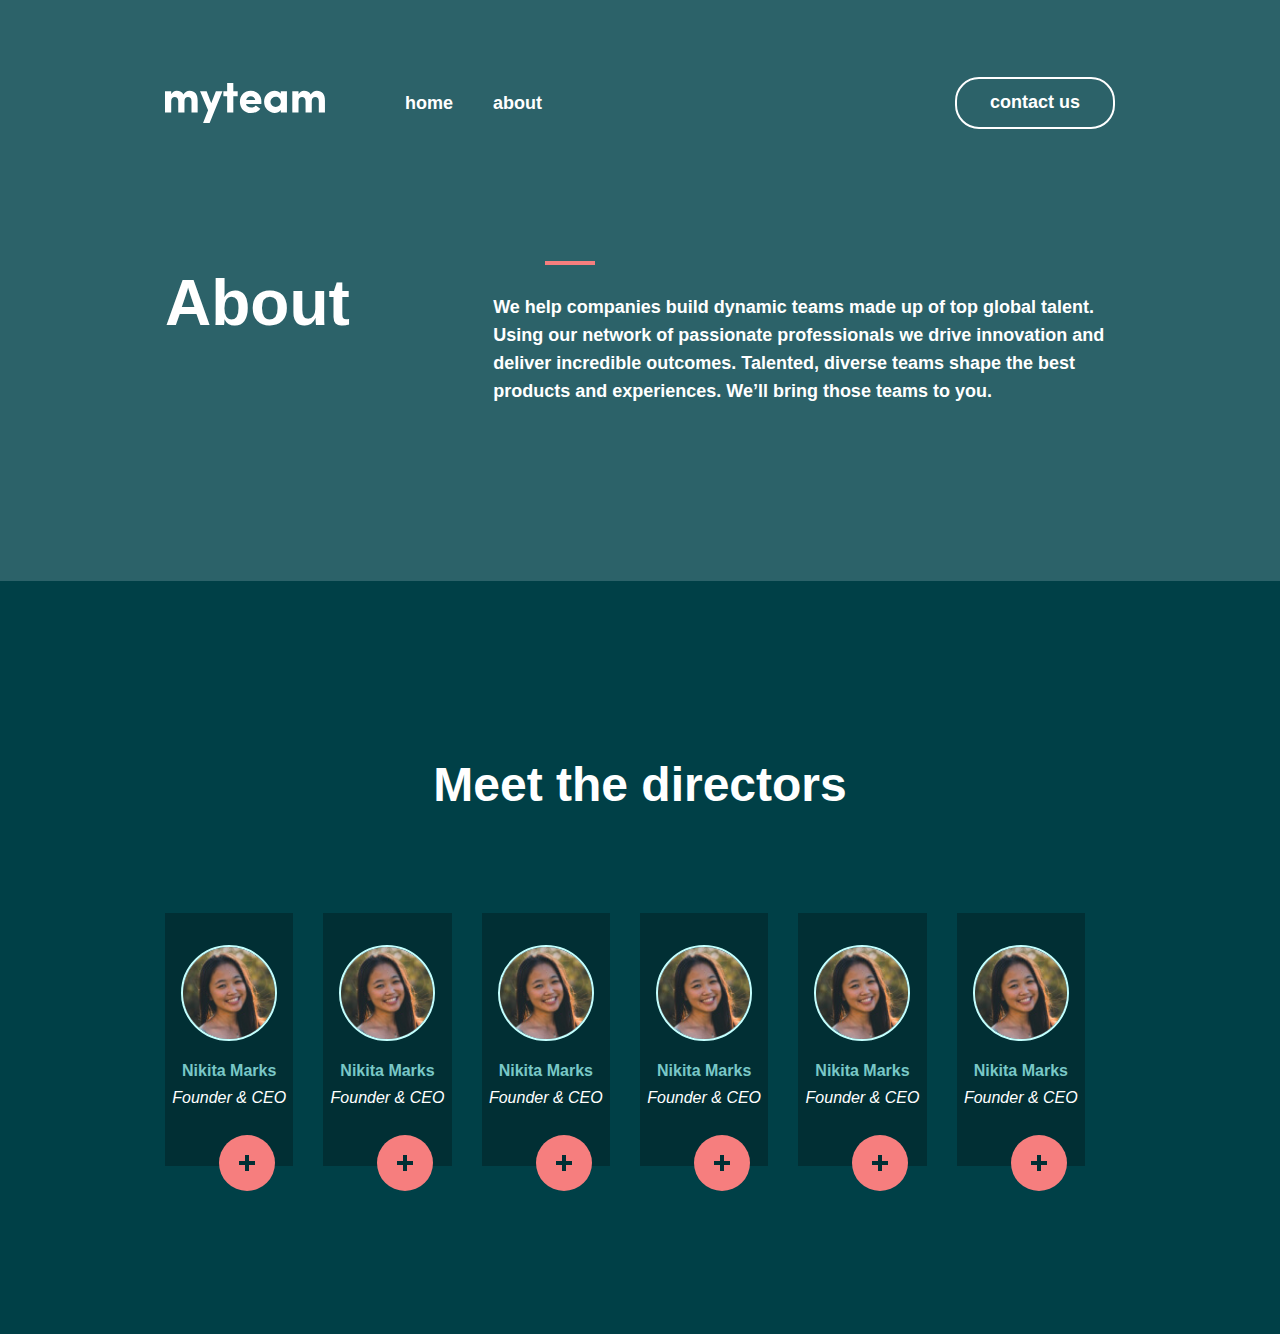
==== about.html @ b1a6d3cc "add about section" ====
<!DOCTYPE html>
<html lang="en">
<head>
  <meta charset="UTF-8">
  <meta http-equiv="X-UA-Compatible" content="IE=edge">
  <meta name="viewport" content="width=device-width, initial-scale=1.0">
  <title>Myteam</title>

  <!-- STYLESHEET -->
  <link rel="stylesheet" href="css/normalize.css">
  <link rel="stylesheet" href="css/style.css">
</head>
<body>

  <!-- SITE_HEADER -->
  <header class="header">
    <div class="container">
      <nav class="site-nav">
        <a class="logo-link" href="index.html"><img class="logo" src="/img/myteam.svg" alt="Myteamlogo" width="160" height="40"></a>
        <ul class="navbar-list">
          <li class="navbar-item">
            <a href="#" class="navbar-link">home</a>
          </li>
          <li class="navbar-item">
            <a href="#" class="navbar-link">about</a>
          </li>
        </ul>
        <a href="#" class="navbar-link button">contact us</a>
      </nav>
    </div>

    <!-- SITE-HERO -->
    <div class="container">
      <div class="about-hero">
        <h1 class="site-title about-title">About</span></h1>
        <hr class="about-hr">
        <p class="site-text about-text">We help companies build dynamic teams made up of top global talent. Using our network of passionate professionals we drive innovation and deliver incredible outcomes. Talented, diverse teams shape the best products and experiences. We’ll bring those teams to you.</p>
      </div>
    </div>
  </header>

  <!-- DIRECTOR SECTION -->
  <section class="director-section">
    <div class="container">
      <div class="director-wrapper">
        <h2 class="section-title">Meet the directors</h2>
        <div class="director-profiles">
          <div class="director-profile-box">
            <img class="plus" src="/img/plus.svg" alt="plus" width="56" height="56">
            <img class="director-img" src="/img/nikita.jpg" alt="Nikita" width="96" height="96">
            <span class="director-name">Nikita Marks</span>
            <span class="director-position">Founder & CEO</span>
          </div>

          <div class="director-profile-box">
            <img class="plus" src="/img/plus.svg" alt="plus" width="56" height="56">
            <img class="director-img" src="/img/nikita.jpg" alt="Nikita" width="96" height="96">
            <span class="director-name">Nikita Marks</span>
            <span class="director-position">Founder & CEO</span>
          </div>

          <div class="director-profile-box">
            <img class="plus" src="/img/plus.svg" alt="plus" width="56" height="56">
            <img class="director-img" src="/img/nikita.jpg" alt="Nikita" width="96" height="96">
            <span class="director-name">Nikita Marks</span>
            <span class="director-position">Founder & CEO</span>
          </div>

          <div class="director-profile-box">
            <img class="plus" src="/img/plus.svg" alt="plus" width="56" height="56">
            <img class="director-img" src="/img/nikita.jpg" alt="Nikita" width="96" height="96">
            <span class="director-name">Nikita Marks</span>
            <span class="director-position">Founder & CEO</span>
          </div>

          <div class="director-profile-box">
            <img class="plus" src="/img/plus.svg" alt="plus" width="56" height="56">
            <img class="director-img" src="/img/nikita.jpg" alt="Nikita" width="96" height="96">
            <span class="director-name">Nikita Marks</span>
            <span class="director-position">Founder & CEO</span>
          </div>

          <div class="director-profile-box">
            <img class="plus" src="/img/plus.svg" alt="plus" width="56" height="56">
            <img class="director-img" src="/img/nikita.jpg" alt="Nikita" width="96" height="96">
            <span class="director-name">Nikita Marks</span>
            <span class="director-position">Founder & CEO</span>
          </div>
        </div>
      </div>
    </div>
  </section>

</body>
</html>
---- css/style.css ----
/* FONTS */
@font-face {
  font-family: 'Poppins';
  src: url('fonts/Poppins-SemiBold.woff2') format('woff2'),
  url('fonts/Poppins-SemiBold.woff') format('woff');
  font-weight: 600;
  font-style: normal;
  font-display: swap;
}

@font-face {
  font-family: 'Poppins';
  src: url('fonts/Poppins-Bold.woff2') format('woff2'),
  url('fonts/Poppins-Bold.woff') format('woff');
  font-weight: bold;
  font-style: normal;
  font-display: swap;
}


/* Custom Prop */
:root{
  --Midnight-Green: #014E56;
  --Light-Coral: #f67e7e;
  --Rapture-Blue: #79c8c9;
  --Polic-Blue: #2c6269;
  --Deep-Jungle-Green:#004047;
  --Sacramento-State-Green: #012f34;
  --Dark-Green: #002529;
}

/* GLOBAL STYLES */

html{
  box-sizing: border-box;
  height: 100%;
  scroll-behavior: smooth;
}

*,
*::before,
*::after{
  box-sizing: inherit;
}

body{
  display: flex;
  flex-direction: column;
  height: 100%;
  margin: 0;
  padding: 0;
  font-size: 16px;
  line-height: 1.5;
  font-family: "Roboto", "Arial", sans-serif;
  background-color: var();
  color: var();
}

img{
  max-width: 100%;
  height: auto;
}


/* CONTAINER*/
.container{
  width: 100%;
  max-width: 1440px;
  padding-left: 165px;
  padding-right: 165px;
  margin-left: auto;
  margin-right: auto;
}

/* MAIN CONTENT */
.main-content{
  flex-grow: 1;
}

/* SITE-HEADER */
.header {
  background-color: var(--Polic-Blue);
}

.site-nav {
  width: 100%;
  max-width: 1110px;
  display: flex;
  align-items: center;
  padding-top: 77px;
  padding-bottom: 77px;

}
.logo-link{
  text-decoration: none;

}

.logo {
  display: block;
  object-fit: cover;
  margin-right: 80px;
  width: 160px;
  height: 40px;
}
.navbar-list {
  display: flex;
  list-style: none;
  margin: 0;
  padding: 0;
}
.navbar-item:not(:last-child){
  margin-right: 40px;
}
.navbar-link {
  color: #fff;
  text-decoration: none;
  font-family: "Livvic" sans-serif;
  font-size: 18px;
  line-height: 28px;
  font-weight: 600;
}
.navbar-link:hover{
  color: var(--Light-Coral);
}
.button {
  margin-left: auto;
  padding: 9px 33px 11px 33px;
  font-family: "Livvic" sans-serif;
  font-size: 18px;
  line-height: 28px;
  font-weight: 600;
  color: #fff;
  border-radius: 24px;
  border: 2px solid #fff;
  cursor: pointer;
}
.navbar-button:hover{
  background-color: #fff;
  color: #002529;
}

/* SITE-HERO */
.hero {
  display: flex;
  margin: 0;
  padding: 0;
  align-items: flex-end;
  color: #fff;
  padding-top: 54px;
  padding-bottom: 250px;
  position: relative;
}

.director-circle{
  position: absolute;
  width: 200px;
  height: 200px;
  top: 54px;
  left: -300px
}

.hero-circle-red{
  position: absolute;
  bottom: -20%;
  right: 23px;
  z-index: 1;
}

.site-title {
  width: 605px;
  margin: 0;
  margin-right: 30px;
  padding: 0;
  font-family: "Livvic" sans-serif;
  font-size: 100px;
  line-height: 100px;
  font-weight: 700;
}

.site-text {
  width: 445px;
  margin-left: auto;
  font-family: "Livvic" sans-serif;
  font-size: 18px;
  line-height: 28px;
  font-weight: 600;
}

.hero-highlight-word{
  color: var(--Light-Coral);
}

/* SETTING-SECTION */
.setting-section {
  background-color: var(--Sacramento-State-Green);
  z-index: 3;


}
.wrapper {
  display: flex;
  align-items: flex-start;
  width: 100%;
  max-width: 1110px;
  padding-top: 198px;
  padding-bottom: 140px;
  position: relative;

}
.setting-section-line{
  position: absolute;
  top: 140px;
  left: 0;
  width: 50px;
  height: 4px;
  border: none;
  background-color: var(--Light-Coral);
}

.setting-title {
  width: 548px;
  padding: 0;
  margin: 0;
  padding-top: 54px;
  margin-right: 125px;
  font-family: "Livvic" sans-serif;
  font-size: 48px;
  line-height: 48px;
  font-weight: 700;
  color: #fff;
}
.setting-features {
}
.setting-feature-item {
  display: flex;
  align-items: center;
}
.setting-feature-item-img {
  display: block;
  width: 56px;
  height: 56px;
  margin-right: 23px;
  object-fit: cover;
}
.setting-feature-item-info {
}
.setting-feature-item-info-title {
  font-family: "Livvic" sans-serif;
  font-size: 18px;
  line-height: 28px;
  font-weight: 700;
  color: var(--Light-Coral);
  margin-bottom: 16px;
}
.setting-feature-item-info-text {
  font-family: "Livvic" sans-serif;
  font-size: 15px;
  line-height: 25px;
  font-weight: 600;
  color: #fff;
}

.setting-feature-client-circle{
  position: absolute;
  right: -247px;
  bottom: 0;
}

/* STORY-TELLING-STORY-SECTION */
.success-story-section {
  padding-top: 140px;
  padding-bottom: 150px;
  background-color: var(--Deep-Jungle-Green);
}

.container{
  position: relative;
}

.success-story-title {
  width: 932px;
  padding: 0;
  padding-bottom: 92px;
  margin-left: auto;
  margin-right: auto;
  font-family: "Livvic" sans-serif;
  font-size: 48px;
  line-height: 48px;
  font-weight: 700;
  color: #fff;
  text-align: center;
}
.success-story-highlight{
  color: var(--Rapture-Blue);

}
.success-story-telling-wrapper {
  display: flex;
  align-items: center;
  padding: 0;
  margin: 0;

}
.success-story-telling-item {
  width: 350px;
  padding: 0;
  margin: 0;
  font-family: "Livvic" sans-serif;
  font-size: 15px;
  line-height: 25px;
  font-weight: 600;
  color: #fff;
  text-align: center;
  position: relative;
  z-index: 7;
}

.quotes{
  position: absolute;
  top: -40px;
  left: 37%;
  z-index: 3;
}

.success-story-telling-item:not(:last-child){
  margin-right: 30px;
}
.success-story-telling-text {
  padding: 0;
  margin: 0;
  padding-bottom: 24px;
  font-family: "Livvic" sans-serif;
  font-size: 15px;
  line-height: 25px;
  font-weight: 600;
  color: #fff;
  z-index: 5;

}
.success-story-telling-person {
  padding: 0;
  margin: 0;
  padding-bottom: 2px;
  color: var(--Rapture-Blue);
}
.success-story-telling-position {
  padding-bottom: 32px;
  font-family: "Livvic" sans-serif;
  font-size: 13px;
  line-height: 18px;
  font-weight: 500;
  font-style: italic;
}
.success-story-telling-img {
  width: 62px;
  height: 62px;
  object-fit: cover;
  border-radius: 50%;
}

/* REVIEW-LEFT-BG */
.review-bg-left{
  position: absolute;
  top: -180px;
  left: 0;
}

.review-bg-right{
  position: absolute;
  right: 0;
  bottom: -250px;
  z-index: 7;
}


/* READY TO GET START */
.ready-section {
  background-color: var(--Light-Coral);
  padding-top: 76px;
  padding-bottom: 76px;
  z-index: 9;
}

.container{
  position: relative;
}

.ready-section-inner {
  display: flex;
  align-items: center;
}
.get-ready-title {
  padding-left: 95px;
  font-family: "Livvic" sans-serif;
  font-size: 48px;
  line-height: 48px;
  font-weight: 700;
  color: #012F34;
}
.ready-button {
  border: 2px solid #012F34;
  color:#012F34;
  text-decoration: none;
}

.ready-button:hover{
  color: #fff;
  background-color: #012f34;
}

.cta-bg{
  position: absolute;
  top: 60px;
  right: 1240px;
  z-index: 11;
}

/* SITE-FOOTER */
.site-footer {
  background-color: var(--Dark-Green);
  z-index: 13;
}
.container {
}

.footer-inner {
  display: flex;
  align-items: flex-start;
  padding-top: 48px;
  padding-bottom: 48px;
}

.footer-navbar {
  margin: 0;
  padding: 0;
  margin-right: 125px;
}

.footer-logo {
  display: block;
  object-fit: cover;
  width: 160px;
  height: 40px;
  margin: 0;
  padding: 0;
}

.footer-navbar-list {
  display: flex;
  align-items: center;
  margin: 0;
  padding: 0;
}

.footer-nabar-item {
  padding-top: 25px;
  list-style: none;
}

.footer-nabar-item:not(:last-child){
  margin-right: 40px;
}

.navbar-link {
}

.footer-address {
  font-family: "Livvic" sans-serif;
  font-size: 15px;
  line-height: 25px;
  font-weight: 600;
  color: #fff;
  opacity: 0.6;
  mix-blend-mode: normal;

}

.footer-social {
  margin-left: auto;
}
.social-list {
  display: flex;
  align-items: center;
  list-style: none;
}

.social-item {
  margin: 0;
  padding: 0;
  margin-left: auto;
  padding-bottom: 51px;
}

.social-link {
  text-decoration: none;
  color: #fff;
}

.social-link:hover{
  color: var(--Light-Coral);
}


.copy-right {
  font-family: "Livvic" sans-serif;
  font-size: 15px;
  line-height: 25px;
  font-weight: 600;
  color: #fff;
  opacity: 0.6;
  mix-blend-mode: normal;
}


/* ABOUT PAGE */

.about-hero{
  display: flex;
 align-items: flex-start;
  position: relative;
  padding-top: 47px;
  padding-bottom: 176px;
  color: #fff;
}


.about-title{
  width: 350px;
  height: 100px;
  padding: 0;
  margin: 0;
  margin-right: 30px;
  font-size: 64px;
}

.about-text{
  width: 730px;
  font-size: 18px;
  line-height: 28px;
  padding: 0;
  margin: 0;
  padding-top: 40px;

}

.about-hr{
  width: 50px;
  height: 4px;
  top: 40;
  left: 380px;
  border: none;
  background-color: #F67E7E;
  position: absolute;
}

/* DIRECTOR_SECTION */
.director-section {
  background-color: #004047;
}
.container {
}
.director-wrapper {
  padding-top: 140px;
  padding-bottom: 168px;
  margin: 0;

}
.section-title {
  padding-bottom: 64px;
  font-size: 48px;
  line-height: 48px;
  font-weight: 700;
  font-family: "Livvic" sans-serif;
  color: #fff;
  text-align: center;
}
.director-profiles {
  display: flex;
  align-items: flex-start;

}
.director-profile-box {
  display: flex;
  flex-direction: column;
  align-items: center;
  width: 350px;
  height: 253px;
  padding-top: 32px ;
  margin-right: 30px;
  background-color: #012F34;
  color: #fff;
  position: relative;
}
.director-img {
  border-radius: 50%;
  border: 2px solid #C4FFFE;

}
.director-name {
  padding-top: 16px;
  font-style: 18px;
  line-height: 28px;
  font-weight: 700;
  font-family: "Livvic" sans-serif;
  color: #79C8C7;
}
.director-position {
  font-style: 15px;
  line-height: 25px;
  font-style: italic;
  font-weight: 500;
}

.plus{
  position: absolute;
  left: 42%;
  bottom: -10%;
}
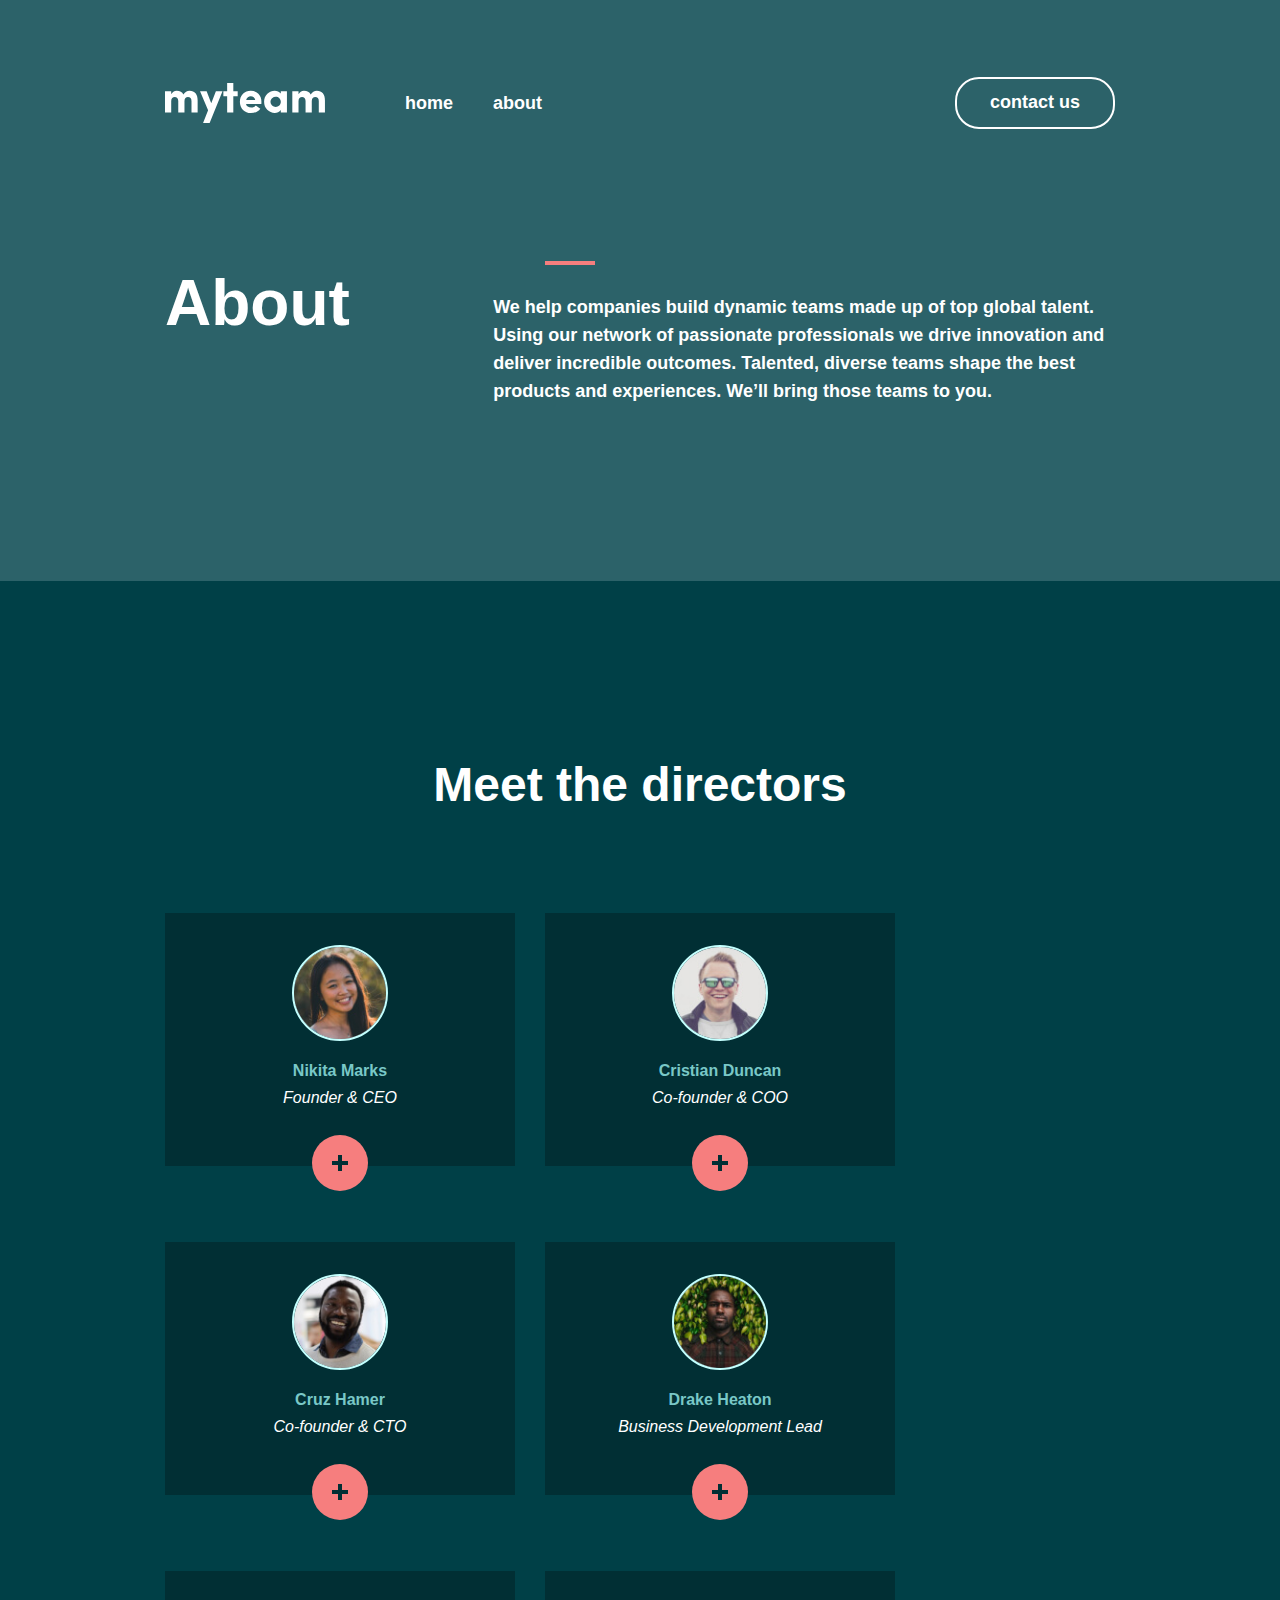
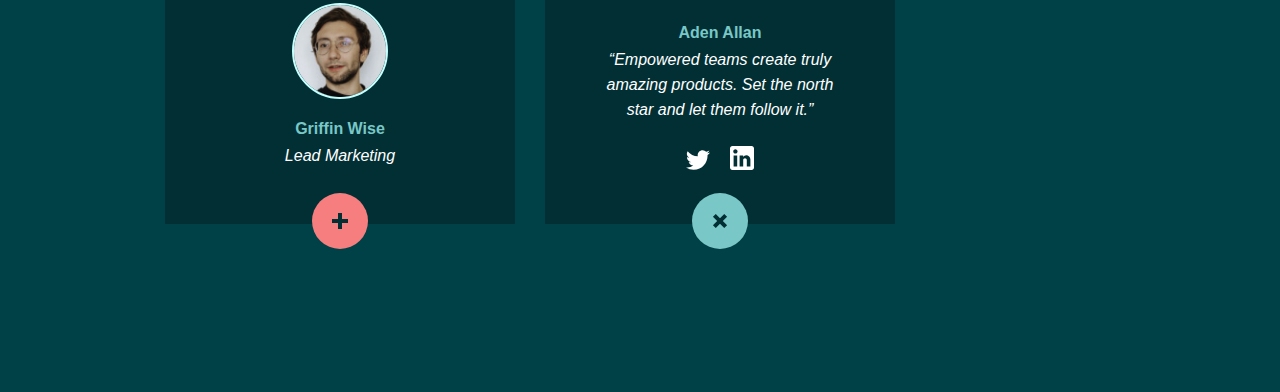
==== commit d4c48334: "add director profile margin left -" ====
--- a/about.html
+++ b/about.html
@@ -54,37 +54,40 @@
 
           <div class="director-profile-box">
             <img class="plus" src="/img/plus.svg" alt="plus" width="56" height="56">
-            <img class="director-img" src="/img/nikita.jpg" alt="Nikita" width="96" height="96">
-            <span class="director-name">Nikita Marks</span>
-            <span class="director-position">Founder & CEO</span>
+            <img class="director-img" src="/img/cristian.jpg" alt="cristian" width="96" height="96">
+            <span class="director-name">Cristian Duncan</span>
+            <span class="director-position">Co-founder & COO</span>
           </div>
 
           <div class="director-profile-box">
             <img class="plus" src="/img/plus.svg" alt="plus" width="56" height="56">
-            <img class="director-img" src="/img/nikita.jpg" alt="Nikita" width="96" height="96">
-            <span class="director-name">Nikita Marks</span>
-            <span class="director-position">Founder & CEO</span>
+            <img class="director-img" src="/img/cruz.jpg" alt="Cruz" width="96" height="96">
+            <span class="director-name">Cruz Hamer</span>
+            <span class="director-position">Co-founder & CTO</span>
           </div>
 
           <div class="director-profile-box">
             <img class="plus" src="/img/plus.svg" alt="plus" width="56" height="56">
-            <img class="director-img" src="/img/nikita.jpg" alt="Nikita" width="96" height="96">
-            <span class="director-name">Nikita Marks</span>
-            <span class="director-position">Founder & CEO</span>
+            <img class="director-img" src="/img/drake.jpg" alt="Drake" width="96" height="96">
+            <span class="director-name">Drake Heaton</span>
+            <span class="director-position">Business Development Lead</span>
           </div>
 
           <div class="director-profile-box">
             <img class="plus" src="/img/plus.svg" alt="plus" width="56" height="56">
-            <img class="director-img" src="/img/nikita.jpg" alt="Nikita" width="96" height="96">
-            <span class="director-name">Nikita Marks</span>
-            <span class="director-position">Founder & CEO</span>
+            <img class="director-img" src="/img/griffin.jpg" alt="Griffin" width="96" height="96">
+            <span class="director-name">Griffin Wise</span>
+            <span class="director-position">Lead Marketing</span>
           </div>
 
-          <div class="director-profile-box">
-            <img class="plus" src="/img/plus.svg" alt="plus" width="56" height="56">
-            <img class="director-img" src="/img/nikita.jpg" alt="Nikita" width="96" height="96">
-            <span class="director-name">Nikita Marks</span>
-            <span class="director-position">Founder & CEO</span>
+          <div class="director-profile-box extra-info">
+            <img class="plus plus-create" src="/img/oval.svg" alt="plus" width="56" height="56">
+            <span class="director-name">Aden Allan</span>
+            <span class="director-position">“Empowered teams create truly amazing products. Set the north star and let them follow it.”</span>
+            <div class="create-account-social">
+              <img src="/img/icon-twitter.svg" width="24" heigt="19.5" alt="Twitter" class="social-account">
+              <img src="/img/icon-linkedin.svg" width="24" heigt="19.5" alt="Linkedin" class="social-account">
+            </div>
           </div>
         </div>
       </div>
--- a/css/style.css
+++ b/css/style.css
@@ -578,6 +578,9 @@
 .director-profiles {
   display: flex;
   align-items: flex-start;
+  flex-wrap: wrap;
+  margin-left: -30px;
+  margin-bottom: -76px;
 
 }
 .director-profile-box {
@@ -587,11 +590,27 @@
   width: 350px;
   height: 253px;
   padding-top: 32px ;
-  margin-right: 30px;
+  margin-left: 30px;
+  margin-bottom: 76px;
   background-color: #012F34;
   color: #fff;
   position: relative;
 }
+
+.extra-info{
+  padding-left: 48px;
+  padding-right: 48px;
+  text-align: center;
+}
+
+.create-account-social{
+  padding-top: 24px;
+}
+
+.social-account:not(:last-child){
+  margin-right: 16px;
+}
+
 .director-img {
   border-radius: 50%;
   border: 2px solid #C4FFFE;
@@ -616,4 +635,8 @@
   position: absolute;
   left: 42%;
   bottom: -10%;
+}
+
+.plus-create{
+  color
 }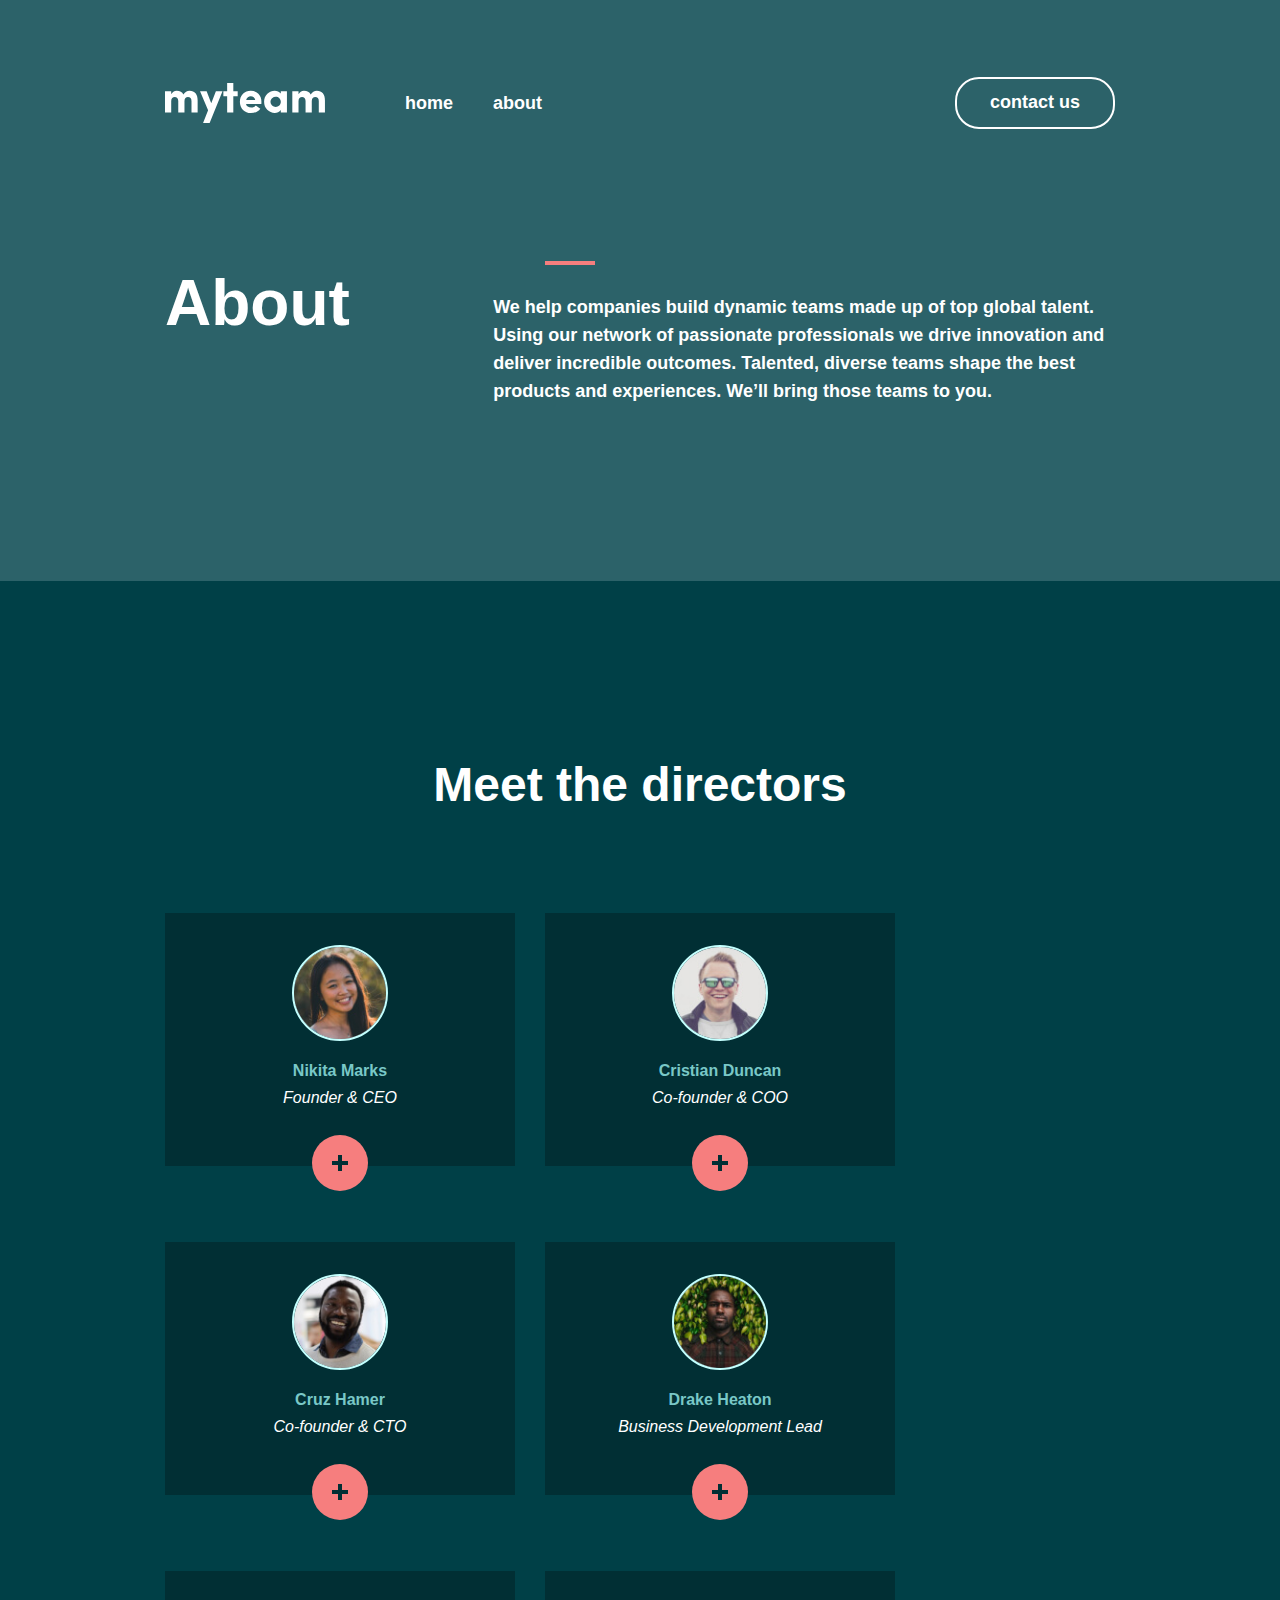
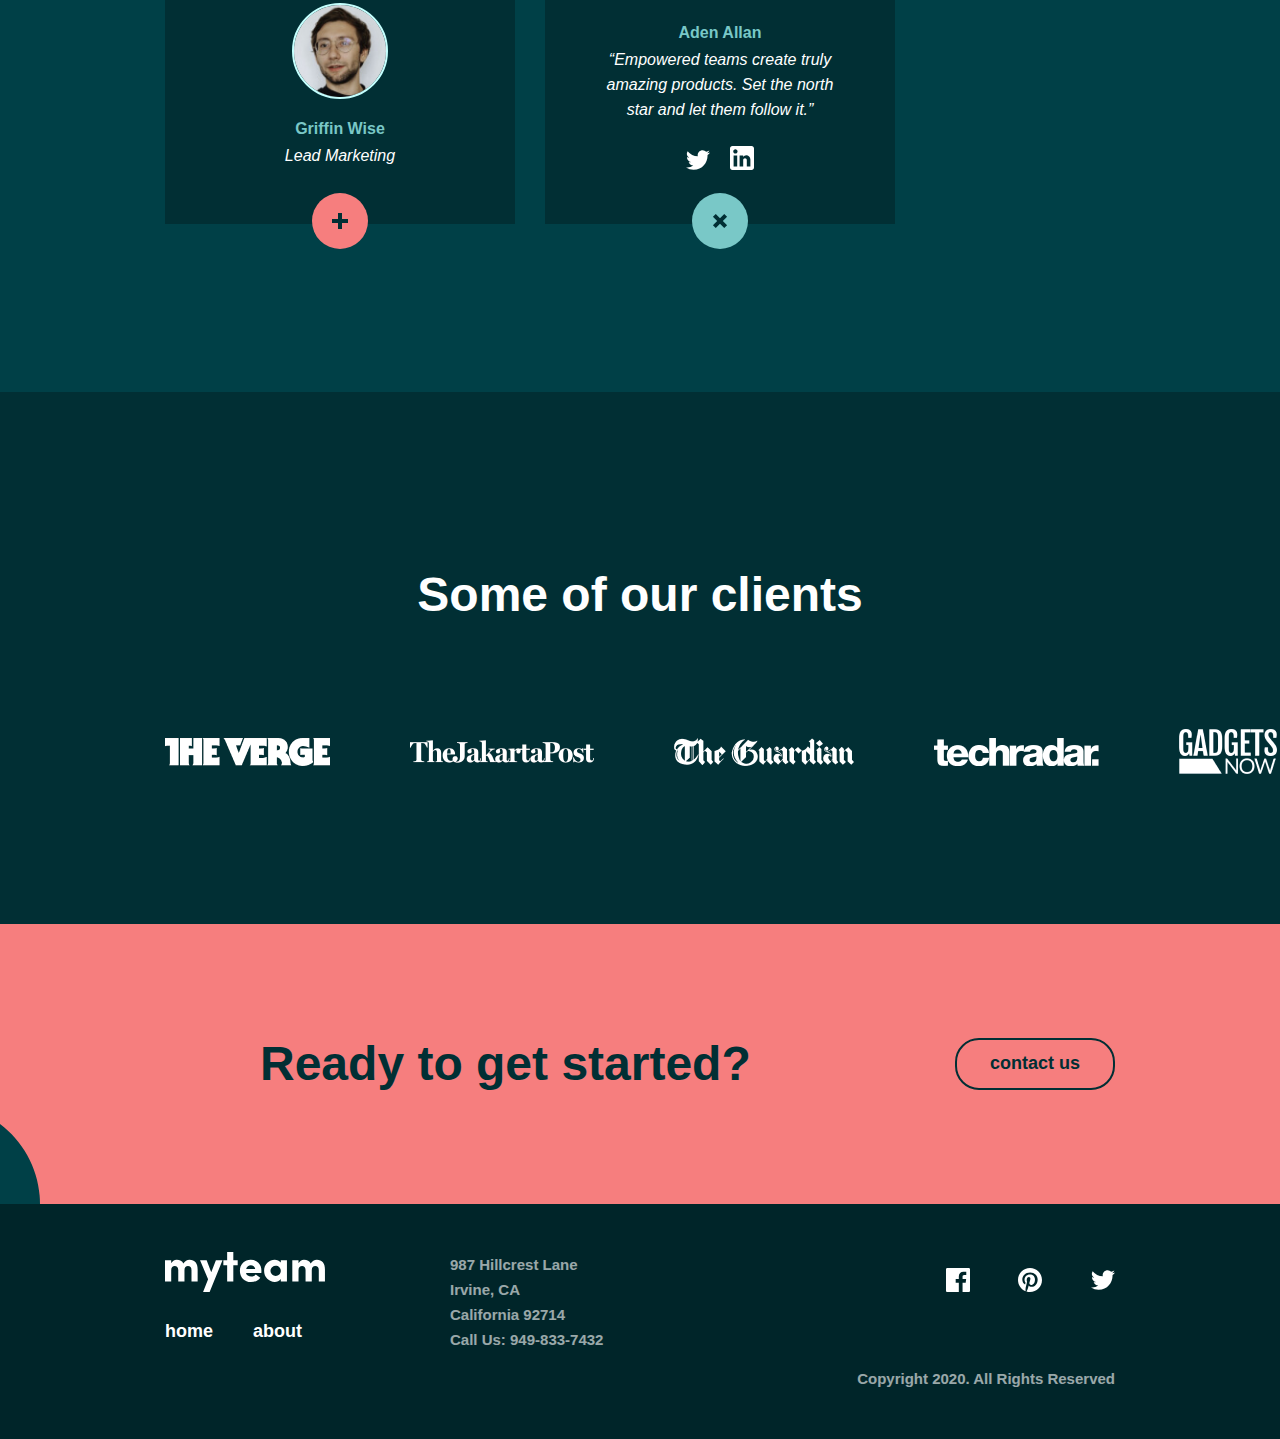
==== commit d3274dee: "add clients section and footer section" ====
--- a/about.html
+++ b/about.html
@@ -19,7 +19,7 @@
         <a class="logo-link" href="index.html"><img class="logo" src="/img/myteam.svg" alt="Myteamlogo" width="160" height="40"></a>
         <ul class="navbar-list">
           <li class="navbar-item">
-            <a href="#" class="navbar-link">home</a>
+            <a href="index.html" class="navbar-link">home</a>
           </li>
           <li class="navbar-item">
             <a href="#" class="navbar-link">about</a>
@@ -94,5 +94,82 @@
     </div>
   </section>
 
+  <!-- Clients information section -->
+  <section class="clients-info-section">
+    <div class="container">
+      <div class="clients-info-root">
+        <h2 class="clients-info-header">Some of our clients</h2>
+        <div class="clients-info-wrapper">
+          <img class="clients-info-img" src="/img/the-verge.png" alt="Verge">
+          <img class="clients-info-img" src="/img/the-jakarta-post.png" alt="Jakarta">
+          <img class="clients-info-img" src="/img/the-guardian.png" alt="Guardian">
+          <img class="clients-info-img" src="/img/techradar.png" alt="Teacherradar">
+          <img class="clients-info-img" src="/img/gadgets-now.png" alt="gadget">
+        </div>
+      </div>
+    </div>
+  </section>
+
+
+<!-- Ready to get started -->
+  <section class="ready-section">
+    <div class="container">
+      <img src="/img/cta-bg.svg" alt="cta-bg" class="cta-bg">
+      <div class="ready-section-inner">
+        <h2 class="get-ready-title">Ready to get started?</h2>
+        <a href="" class="ready-button button">contact us</a>
+      </div>
+    </div>
+  </section>
+
+  <!-- SITE-FOOTER -->
+  <footer class="site-footer">
+    <div class="container">
+      <div class="footer-inner">
+        <nav class="footer-navbar">
+          <a class="footer-logo-link" href="index.html"><img class="footer-logo" src="/img/myteam.svg" alt="footer-logo" width="160" height="40"></a>
+          <ul class="footer-navbar-list">
+            <li class="footer-nabar-item"><a href="#" class="navbar-link">home</a></li>
+            <li class="footer-nabar-item"><a href="#" class="navbar-link">about</a></li>
+          </ul>
+        </nav>
+        <!-- FOOTER-ADDRESS -->
+        <div class="footer-address">
+          <span>987 Hillcrest Lane<br> Irvine, CA<br> California 92714<br> Call Us: 949-833-7432</span>
+
+        </div>
+
+        <!-- FOOTER-SOCIAL -->
+        <div class="footer-social">
+          <ul class="social-list">
+            <li class="social-item">
+              <a href="#" class="social-link">
+                <svg id=facebook-icon width="24" height="24" fill="#fff" xmlns="http://www.w3.org/2000/svg">
+                  <path d="M22.675 0H1.325C.593 0 0 .593 0 1.325v21.351C0 23.407.593 24 1.325 24H12.82v-9.294H9.692v-3.622h3.128V8.413c0-3.1 1.893-4.788 4.659-4.788 1.325 0 2.463.099 2.795.143v3.24l-1.918.001c-1.504 0-1.795.715-1.795 1.763v2.313h3.587l-.467 3.622h-3.12V24h6.116c.73 0 1.323-.593 1.323-1.325V1.325C24 .593 23.407 0 22.675 0Z" fill="CurrentColor"></path>
+                  </svg>
+            </a>
+          </li>
+            <li class="social-item">
+              <a href="#" class="social-link">
+              <svg width="24" height="24" fill="none" xmlns="http://www.w3.org/2000/svg">
+                <path d="M12 0C5.373 0 0 5.372 0 12c0 5.084 3.163 9.426 7.627 11.174-.105-.949-.2-2.405.042-3.441.218-.937 1.407-5.965 1.407-5.965s-.359-.719-.359-1.782c0-1.668.967-2.914 2.171-2.914 1.023 0 1.518.769 1.518 1.69 0 1.029-.655 2.568-.994 3.995-.283 1.194.599 2.169 1.777 2.169 2.133 0 3.772-2.249 3.772-5.495 0-2.873-2.064-4.882-5.012-4.882-3.414 0-5.418 2.561-5.418 5.207 0 1.031.397 2.138.893 2.738a.36.36 0 0 1 .083.345l-.333 1.36c-.053.22-.174.267-.402.161-1.499-.698-2.436-2.889-2.436-4.649 0-3.785 2.75-7.262 7.929-7.262 4.163 0 7.398 2.967 7.398 6.931 0 4.136-2.607 7.464-6.227 7.464-1.216 0-2.359-.631-2.75-1.378l-.748 2.853c-.271 1.043-1.002 2.35-1.492 3.146C9.57 23.812 10.763 24 12 24c6.627 0 12-5.373 12-12 0-6.628-5.373-12-12-12Z" fill="CurrentColor"/>
+                </svg>
+            </a>
+          </li>
+            <li class="social-item">
+              <a href="#" class="social-link">
+                <svg width="24" height="20" fill="none" xmlns="http://www.w3.org/2000/svg">
+              <path d="M24 2.557a9.83 9.83 0 0 1-2.828.775A4.932 4.932 0 0 0 23.337.608a9.864 9.864 0 0 1-3.127 1.195A4.916 4.916 0 0 0 16.616.248c-3.179 0-5.515 2.966-4.797 6.045A13.978 13.978 0 0 1 1.671 1.149a4.93 4.93 0 0 0 1.523 6.574 4.903 4.903 0 0 1-2.229-.616c-.054 2.281 1.581 4.415 3.949 4.89a4.935 4.935 0 0 1-2.224.084 4.928 4.928 0 0 0 4.6 3.419A9.9 9.9 0 0 1 0 17.54a13.94 13.94 0 0 0 7.548 2.212c9.142 0 14.307-7.721 13.995-14.646A10.025 10.025 0 0 0 24 2.557Z" fill="CurrentColor"/>
+              </svg>
+            </a></li>
+          </ul>
+          <div class="copy-right">Copyright 2020. All Rights Reserved</div>
+        </div>
+
+      </div>
+    </div>
+
+  </footer>
+
 </body>
 </html>--- a/css/style.css
+++ b/css/style.css
@@ -637,6 +637,35 @@
   bottom: -10%;
 }
 
-.plus-create{
-  color
+
+/*  Clients information section */
+.clients-info-section {
+  background-color: #012F34;
+}
+
+.clients-info-root {
+  padding-top: 140px;
+  padding-bottom: 150px;
+}
+.clients-info-header {
+  padding-bottom: 70px;
+  font-size: 48px;
+  line-height: 48px;
+  font-weight: 700;
+  font-family: "Livvic" sans-serif;
+  text-align: center;
+  color: #fff;
+}
+.clients-info-wrapper {
+  display: flex;
+  align-items: center;
+}
+
+.clients-info-img{
+  display: block;
+  object-fit: cover;
+}
+
+.clients-info-img:not(:last-child){
+margin-right: 80px;
 }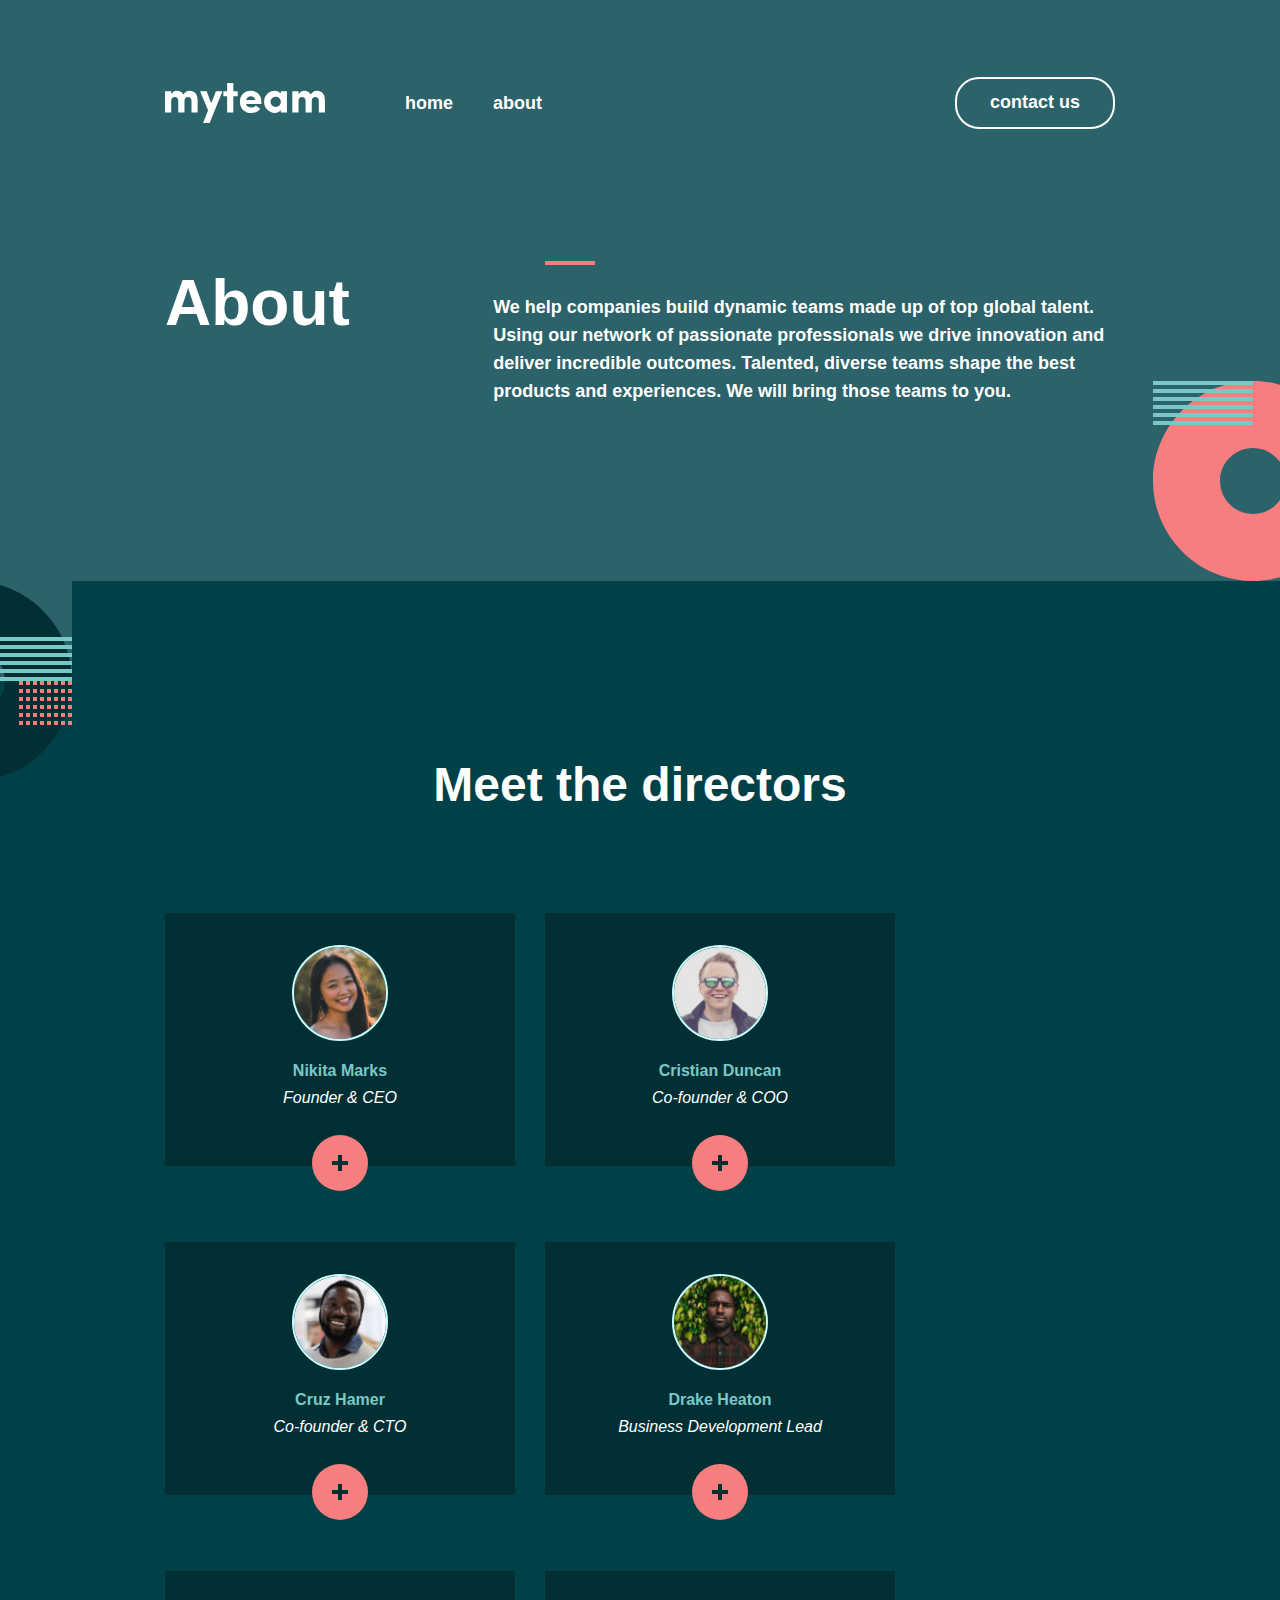
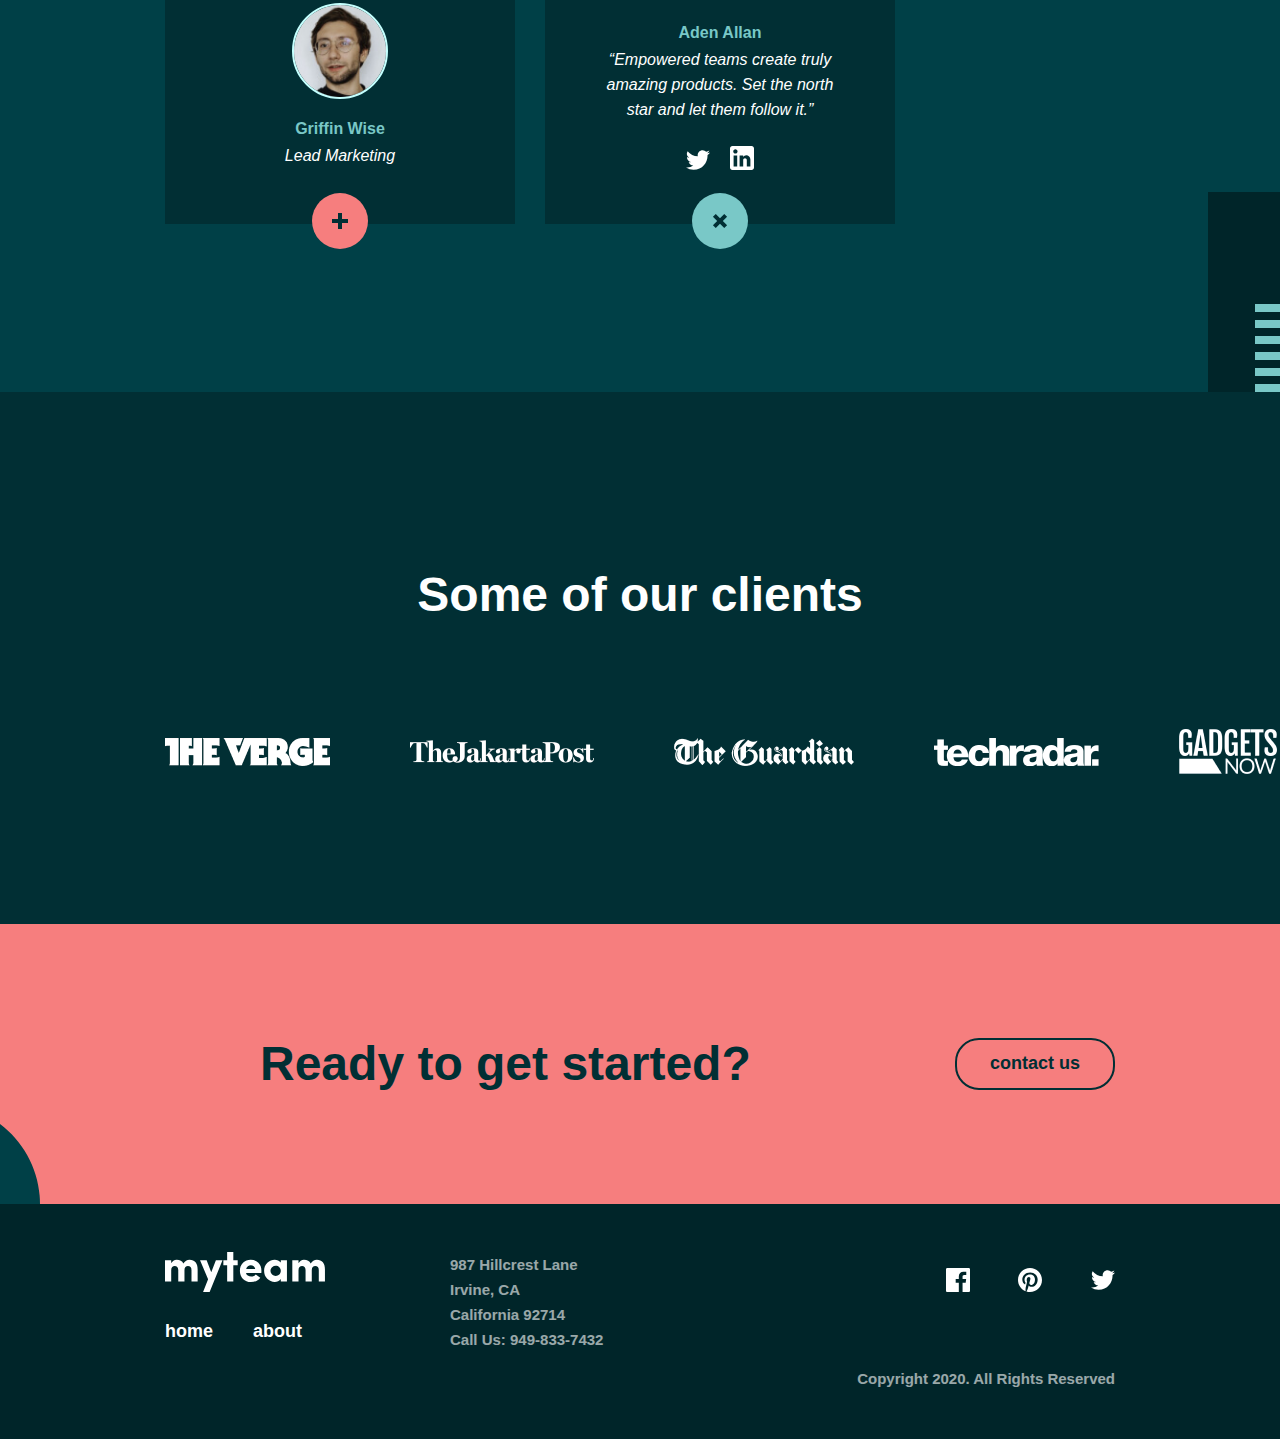
==== commit 91c98129: "Add last changes and send it to netlify" ====
--- a/about.html
+++ b/about.html
@@ -25,16 +25,17 @@
             <a href="#" class="navbar-link">about</a>
           </li>
         </ul>
-        <a href="#" class="navbar-link button">contact us</a>
+        <a href="contact.html" class="navbar-link button">contact us</a>
       </nav>
     </div>
 
     <!-- SITE-HERO -->
     <div class="container">
       <div class="about-hero">
-        <h1 class="site-title about-title">About</span></h1>
+        <img class="about-hero-left-img" src="/img/about-hero-circle.svg" alt="about-hero" width="200" height="200">
+        <h1 class="site-title about-title">About</h1>
         <hr class="about-hr">
-        <p class="site-text about-text">We help companies build dynamic teams made up of top global talent. Using our network of passionate professionals we drive innovation and deliver incredible outcomes. Talented, diverse teams shape the best products and experiences. We’ll bring those teams to you.</p>
+        <p class="site-text about-text">We help companies build dynamic teams made up of top global talent. Using our network of passionate professionals we drive innovation and deliver incredible outcomes. Talented, diverse teams shape the best products and experiences. We will bring those teams to you.</p>
       </div>
     </div>
   </header>
@@ -85,8 +86,8 @@
             <span class="director-name">Aden Allan</span>
             <span class="director-position">“Empowered teams create truly amazing products. Set the north star and let them follow it.”</span>
             <div class="create-account-social">
-              <img src="/img/icon-twitter.svg" width="24" heigt="19.5" alt="Twitter" class="social-account">
-              <img src="/img/icon-linkedin.svg" width="24" heigt="19.5" alt="Linkedin" class="social-account">
+              <img class="social-account" src="/img/icon-twitter.svg" width="24" height="19" alt="Twitter">
+              <img src="/img/icon-linkedin.svg" width="24" height="19" alt="Linkedin" class="social-account">
             </div>
           </div>
         </div>
@@ -129,8 +130,8 @@
         <nav class="footer-navbar">
           <a class="footer-logo-link" href="index.html"><img class="footer-logo" src="/img/myteam.svg" alt="footer-logo" width="160" height="40"></a>
           <ul class="footer-navbar-list">
-            <li class="footer-nabar-item"><a href="#" class="navbar-link">home</a></li>
-            <li class="footer-nabar-item"><a href="#" class="navbar-link">about</a></li>
+            <li class="footer-nabar-item"><a href="index.html" class="navbar-link">home</a></li>
+            <li class="footer-nabar-item"><a href="about.html" class="navbar-link">about</a></li>
           </ul>
         </nav>
         <!-- FOOTER-ADDRESS -->
--- a/css/style.css
+++ b/css/style.css
@@ -230,8 +230,7 @@
   font-weight: 700;
   color: #fff;
 }
-.setting-features {
-}
+
 .setting-feature-item {
   display: flex;
   align-items: center;
@@ -243,8 +242,7 @@
   margin-right: 23px;
   object-fit: cover;
 }
-.setting-feature-item-info {
-}
+
 .setting-feature-item-info-title {
   font-family: "Livvic" sans-serif;
   font-size: 18px;
@@ -320,7 +318,7 @@
   position: absolute;
   top: -40px;
   left: 37%;
-  z-index: 3;
+  z-index: -1;
 }
 
 .success-story-telling-item:not(:last-child){
@@ -421,8 +419,6 @@
   background-color: var(--Dark-Green);
   z-index: 13;
 }
-.container {
-}
 
 .footer-inner {
   display: flex;
@@ -462,9 +458,6 @@
   margin-right: 40px;
 }
 
-.navbar-link {
-}
-
 .footer-address {
   font-family: "Livvic" sans-serif;
   font-size: 15px;
@@ -517,13 +510,19 @@
 
 .about-hero{
   display: flex;
- align-items: flex-start;
+  align-items: flex-start;
   position: relative;
   padding-top: 47px;
   padding-bottom: 176px;
   color: #fff;
-}
-
+  position: relative;
+}
+
+.about-hero-left-img{
+  position: absolute;
+  bottom: 0;
+  right: -25%;
+}
 
 .about-title{
   width: 350px;
@@ -541,7 +540,6 @@
   padding: 0;
   margin: 0;
   padding-top: 40px;
-
 }
 
 .about-hr{
@@ -557,15 +555,41 @@
 /* DIRECTOR_SECTION */
 .director-section {
   background-color: #004047;
-}
-.container {
-}
+  position: relative;
+}
+
 .director-wrapper {
   padding-top: 140px;
   padding-bottom: 168px;
   margin: 0;
-
-}
+}
+
+.director-wrapper::before{
+  width: 200px;
+  height: 200px;
+  content: "";
+  background-image: url(/img/directors-circle.svg);
+  background-position: center center;
+  background-repeat: no-repeat;
+  background-size: cover;
+  position: absolute;
+  top: 0;
+  left: -10%;
+}
+
+.director-wrapper::after{
+  width: 200px;
+  height: 200px;
+  content: "";
+  background-image: url(/img/directors-rect.svg);
+  background-position: center center;
+  background-repeat: no-repeat;
+  background-size: cover;
+  position: absolute;
+  bottom: 0;
+  right: -10%;
+}
+
 .section-title {
   padding-bottom: 64px;
   font-size: 48px;
@@ -667,5 +691,118 @@
 }
 
 .clients-info-img:not(:last-child){
-margin-right: 80px;
-}+  margin-right: 80px;
+}
+
+
+
+/* Form SECTION */
+.form-section-root {
+  background-color: var(--Polic-Blue);
+  color: #fff;
+}
+
+.form-section-wrapper {
+  display: flex;
+  align-items: center;
+  padding-top: 47px;
+  padding-bottom: 120px;
+  position: relative;
+}
+
+.form-section-left-img{
+  position: absolute;
+  top: 50px;
+  left: -25%;
+}
+
+.form-section-right{
+  position: absolute;
+  bottom: -30px;
+  right: -25%;
+  transform: rotate(-90deg);
+}
+.form-info-header {
+  padding: 0;
+  margin: 0;
+  padding-bottom: 16px;
+  font-family: "Livvic" sans-serif;
+  font-size: 64px;
+  line-height: 100px;
+  font-weight: 700;
+}
+
+.form-info-sub-header {
+  padding: 0;
+  margin: 0;
+  padding-bottom: 54px;
+  font-family: "Livvic" sans-serif;
+  font-size: 32px;
+  line-height: 48px;
+  font-weight: 700;
+  color: #F67E7E;
+}
+.form-info-features {
+  padding: 0;
+  margin: 0;
+}
+
+.form-info-features-item {
+  display: flex;
+  align-items: center;
+  padding: 0;
+  margin: 0;
+}
+
+.f-i-f-item-img {
+  display: block;
+  object-fit: cover;
+  margin-right: 23px;
+}
+
+.f-i-f-item-title {
+  font-family: "Livvic" sans-serif;
+  font-size: 18px;
+  line-height: 28px;
+  font-weight: 700;
+}
+.form-form {
+  margin-left: auto;
+
+}
+.fill-form {
+  width: 100%;
+  padding: 10px;
+
+}
+.form-input-wrapper {
+  width: 100%;
+  max-width: 544px;
+  color: #fff;
+  font-family: "Livvic" sans-serif;
+  font-weight: 600;
+  font-size: 15px;
+  line-height: 25px;
+}
+
+.form-input{
+  width: 100%;
+  background-color: transparent;
+  padding: 16px;
+  border: none;
+  border-bottom: 1px solid #fff;
+}
+
+.form-button{
+  padding: 10px 32px;
+  margin-top: 24px;
+  background-color: #fff;
+  color: #004047;
+  border-radius: 24px;
+  border: none;
+  cursor: pointer;
+}
+
+.form-button:hover{
+  color: var(--Light-Coral);
+}
